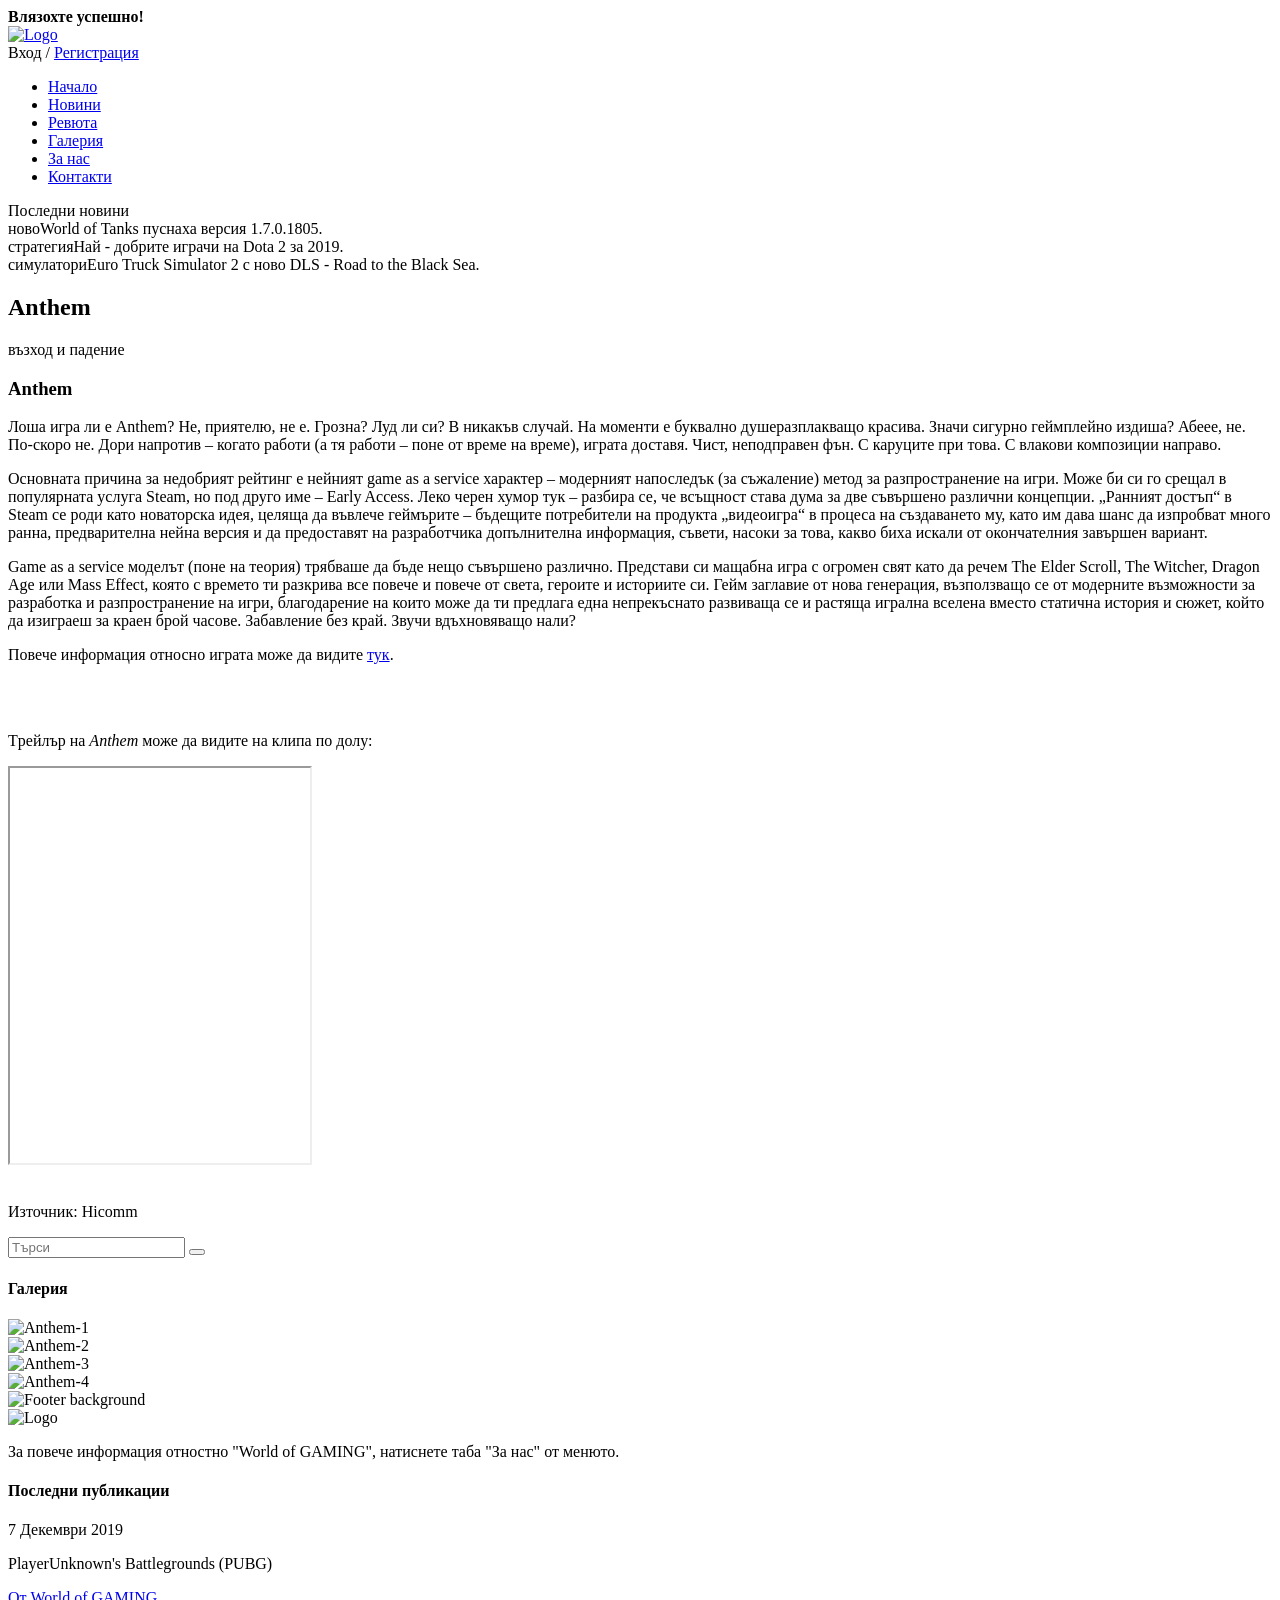
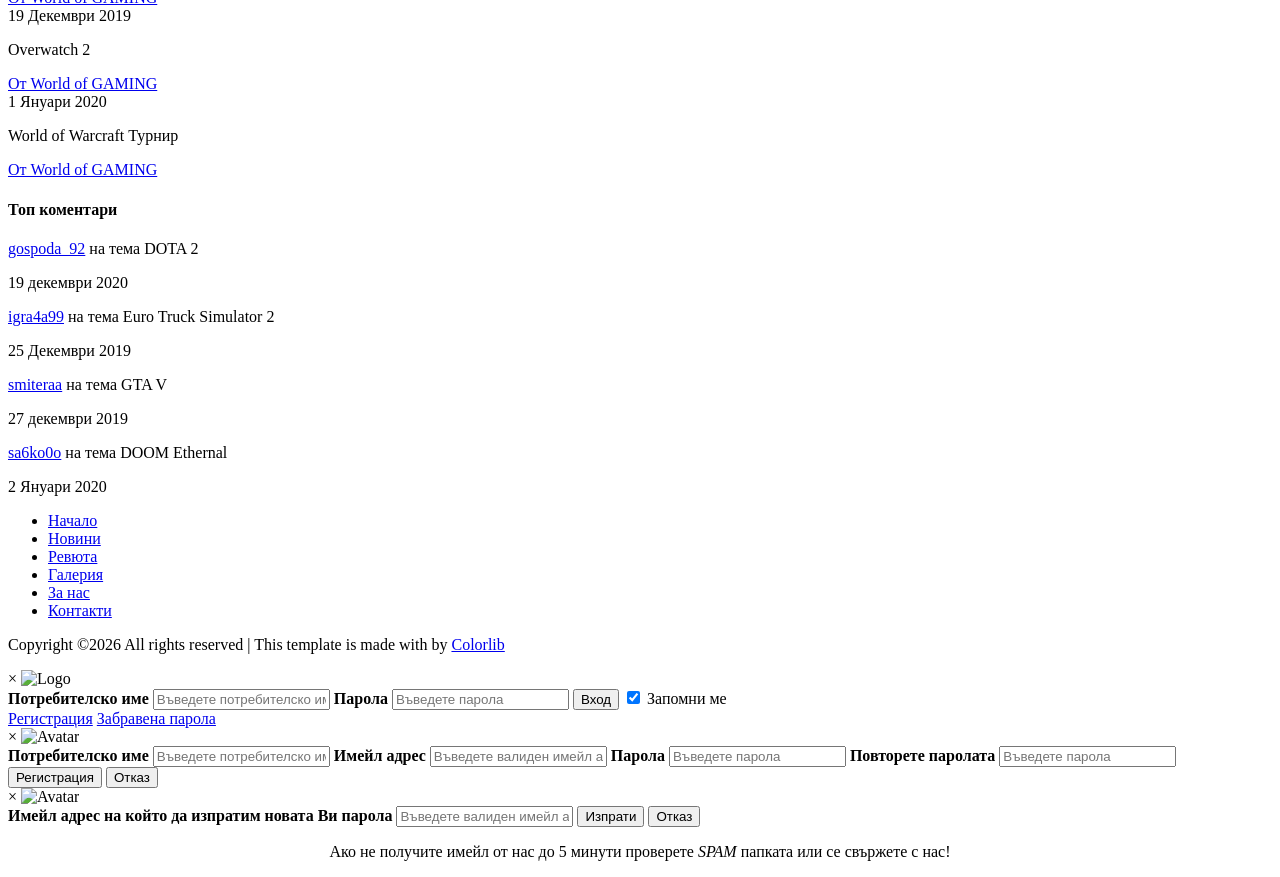
==== anthem.html @ 9395d7d2 "test" ====
<!DOCTYPE html>
<html lang="zxx">
<head>
	<title>Game review - Anthem</title>
	<meta charset="UTF-8">
	<meta name="description" content="World of GAMING">
	<meta name="keywords" content=" game, gaming,World of GAMING, Anthem">
	<meta name="viewport" content="width=device-width, initial-scale=1.0">
	<!-- Favicon -->   
	<link href="img/tab-logo.png" rel="shortcut icon"/>

	<!-- Google Fonts -->
	<link href="https://fonts.googleapis.com/css?family=Roboto:400,400i,500,500i,700,700i" rel="stylesheet">

	<!-- Stylesheets -->
	<link rel="stylesheet" href="css/bootstrap.min.css"/>
	<link rel="stylesheet" href="css/font-awesome.min.css"/>
	<link rel="stylesheet" href="css/owl.carousel.css"/>
	<link rel="stylesheet" href="css/style.css"/>
	<link rel="stylesheet" href="css/animate.css"/>


	<!--[if lt IE 9]>
	  <script src="https://oss.maxcdn.com/html5shiv/3.7.2/html5shiv.min.js"></script>
	  <script src="https://oss.maxcdn.com/respond/1.4.2/respond.min.js"></script>
	<![endif]-->

</head>
<body>
	<!-- Page Preloder -->
	<div id="preloder">
		<div class="loader"></div>
	</div>

                 <!-- particles.js container -->
<div id="particles-js">
    
    <div class="container">
    <div class="alert alert-success" role="alert">
  <strong>Влязохте успешно!</strong>
  
</div>
    </div>
    
<!-- Header section -->
	<header class="header-section">
		<div class="container">
			<!-- logo -->
			<a class="site-logo" href="index.html">
				<img src="img/logo1.png" alt="Logo">
			</a>
			<div class="user-panel" onclick="showLogin()" style="width:auto;">Вход</a>  /  <a href="#">Регистрация</a>
			</div>
			<!-- responsive -->
			<div class="nav-switch">
				<i class="fa fa-bars"></i>
			</div>
			<!-- site menu -->
			<nav class="main-menu">
				<ul>
					<li><a href="index.html">Начало</a></li>
					<li><a href="news.html">Новини</a></li>
					<li><a href="review.html">Ревюта</a></li>
					<li><a href="categories.html">Галерия</a></li>
					<li><a href="community.html">За нас</a></li>
					<li><a href="contact.html">Контакти</a></li>
				</ul>
			</nav>
		</div>
	</header>
	<!-- Header section end -->


	<!-- Latest news section -->
	<div class="latest-news-section">
		<div class="ln-title">Последни новини</div>
		<div class="news-ticker">
			<div class="news-ticker-contant">
				<div class="nt-item"><span class="new">ново</span>World of Tanks пуснаха версия 1.7.0.1805. </div>
				<div class="nt-item"><span class="strategy">стратегия</span>Най - добрите играчи на Dota 2 за 2019. </div>
				<div class="nt-item"><span class="racing">симулатори</span>Euro Truck Simulator 2 с ново DLS - Road to the Black Sea. </div>
			</div>
		</div>
	</div>
	<!-- Latest news section end -->


	<!-- Page info section -->
	<section class="page-info-section set-bg" data-setbg="img/review/51.jpg">
		<div class="pi-content">
			<div class="container">
				<div class="row">
					<div class="col-xl-5 col-lg-6 text-white">
						<h2>Anthem</h2>
						<p>възход и падение</p>
					</div>
				</div>
			</div>
		</div>
	</section>
	<!-- Page info section -->


	<!-- Page section -->
	<section class="page-section single-blog-page spad">
		<div class="container">
			<div class="row">
				<div class="col-lg-8">
					<div class="blog-thumb set-bg" data-setbg="img/review/52.jpg">
					</div>
					<div class="blog-content">
						<h3>Anthem</h3>
						<p>Лоша игра ли е Anthem? Не, приятелю, не е. Грозна? Луд ли си? В никакъв случай. На моменти е буквално душеразплакващо красива. Значи сигурно геймплейно издиша? Абеее, не. По-скоро не. Дори напротив – когато работи (а тя работи – поне от време на време), играта доставя. Чист, неподправен фън. С каруците при това. С влакови композиции направо.</p>
						<p>Основната причина за недобрият рейтинг е нейният game as a service характер – модерният напоследък (за съжаление) метод за разпространение на игри. Може би си го срещал в популярната услуга Steam, но под друго име – Early Access. Леко черен хумор тук – разбира се, че всъщност става дума за две съвършено различни концепции. „Ранният достъп“ в Steam се роди като новаторска идея, целяща да въвлече геймърите – бъдещите потребители на продукта „видеоигра“ в процеса на създаването му, като им дава шанс да изпробват много ранна, предварителна нейна версия и да предоставят на разработчика допълнителна информация, съвети, насоки за това, какво биха искали от окончателния завършен вариант.</p> 
                        <p>Game as a service моделът (поне на теория) трябваше да бъде нещо съвършено различно. Представи си мащабна игра с огромен свят като да речем The Elder Scroll, The Witcher, Dragon Age или Mass Effect, която с времето ти разкрива все повече и повече от света, героите и историите си. Гейм заглавие от нова генерация, възползващо се от модерните възможности за разработка и разпространение на игри, благодарение на които може да ти предлага една непрекъснато развиваща се и растяща игрална вселена вместо статична история и сюжет, който да изиграеш за краен брой часове. Забавление без край. Звучи вдъхновяващо нали?</p>

						<p>Повече информация относно играта може да видите  <a href="https://www.ea.com/games/anthem">тук</a>.</p>
						<br><br>
						<p>Tрейлър на <i>Anthem</i> може да видите на клипа по долу:</p>
					</div>

                    <div class="comment-form-warp">
						<iframe id="gameplay" height="395" src="https://www.youtube.com/embed/ZFwylDNpgFc">
                        </iframe>
					</div>
					<br>
					<div class="blog-content">
						<p>Източник: Hicomm</p>
					</div>

				</div>
				<!-- sidebar -->
				<div class="col-lg-4 col-md-7 sidebar pt-5 pt-lg-0">
					<!-- widget -->
					<div class="widget-item">
						<form class="search-widget">
							<input type="text" placeholder="Търси">
							<button><i class="fa fa-search"></i></button>
						</form>
					</div>
					<!-- widget -->
					<div class="widget-item">
						<h4 class="widget-title">Галерия</h4>
						<div class="latest-blog">
							<div class="lb-item">
								<img src="img/review/47.jpg" alt="Anthem-1">
								</div>
							</div>
                        <div class="latest-blog">
							<div class="lb-item">
								<img src="img/review/48.jpg" alt="Anthem-2">
								</div>
							</div>
                        
							<div class="latest-blog">
							<div class="lb-item">
								<img src="img/review/49.jpg" alt="Anthem-3">
								</div>
							</div>
							
                        <div class="latest-blog">
							<div class="lb-item">
								<img src="img/review/50.jpg" alt="Anthem-4">
							</div>
						</div>
					</div>
				</div>
			</div>
		</div>
	</section>
	<!-- Page section end -->


	<!-- Footer top section -->
<section class="footer-top-section">
		<div class="container">
			<div class="footer-top-bg">
				<img src="img/footer-top-bg.png" alt="Footer background">
			</div>
			<div class="row">
				<div class="col-lg-4">
					<div class="footer-logo text-white">
						<img src="img/logo1.png" alt="Logo">
						<p>За повече информация отностно "World of GAMING", натиснете таба "За нас" от менюто.</p>
					</div>
				</div>
				<div class="col-lg-4 col-md-6">
					<div class="footer-widget mb-5 mb-md-0">
						<h4 class="fw-title">Последни публикации</h4>
						<div class="latest-blog">
							<div class="lb-item">
								<div class="lb-thumb set-bg" data-setbg="img/latest-blog/1.jpg"></div>
								<div class="lb-content">
									<div class="lb-date">7 Декември 2019</div>
									<p>PlayerUnknown's Battlegrounds (PUBG) </p>
									<a href="#" class="lb-author">От World of GAMING</a>
								</div>
							</div>
							<div class="lb-item">
								<div class="lb-thumb set-bg" data-setbg="img/latest-blog/2.jpg"></div>
								<div class="lb-content">
									<div class="lb-date">19 Декември 2019</div>
									<p>Overwatch 2 </p>
									<a href="#" class="lb-author">От World of GAMING</a>
								</div>
							</div>
							<div class="lb-item">
								<div class="lb-thumb set-bg" data-setbg="img/latest-blog/3.jpg"></div>
								<div class="lb-content">
									<div class="lb-date">1 Януари 2020</div>
									<p>World of Warcraft Турнир </p>
									<a href="#" class="lb-author">От World of GAMING</a>
								</div>
							</div>
						</div>
					</div>
				</div>
				<div class="col-lg-4 col-md-6">
					<div class="footer-widget">
						<h4 class="fw-title">Топ коментари</h4>
						<div class="top-comment">
							<div class="tc-item">
								<div class="tc-thumb set-bg" data-setbg="img/authors/1.jpg"></div>
								<div class="tc-content">
									<p><a href="#">gospoda_92</a> <span>на тема</span>  DOTA 2</p>
									<div class="tc-date">19 декември 2020</div>
								</div>
							</div>
							<div class="tc-item">
								<div class="tc-thumb set-bg" data-setbg="img/authors/2.jpg"></div>
								<div class="tc-content">
									<p><a href="#">igra4a99</a> <span>на тема</span>  Euro Truck Simulator 2</p>
									<div class="tc-date">25 Декември 2019</div>
								</div>
							</div>
							<div class="tc-item">
								<div class="tc-thumb set-bg" data-setbg="img/authors/3.jpg"></div>
								<div class="tc-content">
									<p><a href="#">smiteraa</a> <span>на тема</span>  GTA V</p>
									<div class="tc-date">27 декември 2019</div>
								</div>
							</div>
							<div class="tc-item">
								<div class="tc-thumb set-bg" data-setbg="img/authors/4.jpg"></div>
								<div class="tc-content">
									<p><a href="#">sa6ko0o</a> <span>на тема</span>  DOOM Ethernal</p>
									<div class="tc-date">2 Януари 2020</div>
								</div>
							</div>
						</div>
					</div>
				</div>
			</div>
		</div>
	</section>
	<!-- Footer top section end -->
<!-- Footer section -->
	<footer class="footer-section">
		<div class="container">
			<ul class="footer-menu">
				<li><a href="index.html">Начало</a></li>
					<li><a href="news.html">Новини</a></li>
					<li><a href="review.html">Ревюта</a></li>
					<li><a href="categories.html">Галерия</a></li>
					<li><a href="community.html">За нас</a></li>
					<li><a href="contact.html">Контакти</a></li>
			</ul>
			<p class="copyright"><!-- Link back to Colorlib can't be removed. Template is licensed under CC BY 3.0. -->
Copyright &copy;<script>document.write(new Date().getFullYear());</script> All rights reserved | This template is made with <i class="fa fa-heart-o" aria-hidden="true"></i> by <a href="https://colorlib.com" target="_blank">Colorlib</a>
<!-- Link back to Colorlib can't be removed. Template is licensed under CC BY 3.0. -->
</p>
		</div>
	</footer>
	<!-- Footer section end -->

</div>
        <!-- Modal -->
<div id="id01" class="modal">
 	<form class="modal-content animate"  id="login-form" action="javascript:;" onsubmit="showLoginHide()">
    	<div class="imgcontainer">
      		<span onclick="document.getElementById('id01').style.display='none'" class="close1" title="Close">&times;</span>
      		<img src="img/logo1.png" alt="Logo" class="avatar">
    	</div>

    	<div class="container">
      		<label for="uname"><b class="login">Потребителско име</b></label>
      		<input type="text" placeholder="Въведете потребителско име" name="uname" required>
      		<label for="psw"><b class="login">Парола</b></label>
      		<input type="password" placeholder="Въведете парола" name="psw" autocomplete="new-password" required>
      		<button onclick="showAlert()" type="submit" >Вход</button>
      		<label class="login">
        	<input type="checkbox" checked="checked" name="remember"> Запомни ме
      		</label>
    	</div>
    	<div class="container">
      		<span  class="psw login"><a onclick="showReg()" href="#">Регистрация</a></span>
        	<span  class="psw login"><a onclick="pswForget()" href="#">Забравена парола</a></span>
    	</div>
  	</form>
</div>
   
    <div id="regform" class="modal">
<form class="modal-content animate" action="index.html" >
 	<div class="imgcontainer">
      	<span onclick="document.getElementById('regform').style.display='none'" class="close1" title="Close">&times;</span>
      	<img src="img/logo1.png" alt="Avatar" class="avatar">
    </div>
    	<div class="container">
      		<label for="uname"><b class="login">Потребителско име</b></label>
      		<input type="text" placeholder="Въведете потребителско име" name="uname" required>
            <label for="email"><b class="login">Имейл адрес</b></label>
      		<input type="text" placeholder="Въведете валиден имейл адрес" name="email" required>
      		<label for="psw"><b class="login">Парола</b></label>
      		<input type="password" placeholder="Въведете парола" name="psw"  autocomplete="new-password" required>
            <label for="pswr"><b class="login">Повторете паролата</b></label>
      		<input type="password" placeholder="Въведете парола" name="pswr" autocomplete="new-password" required>
      		<button type="submit">Регистрация</button>
            <button onclick="showRegHide()" id="no" type="button" formnovalidate>Отказ</button>
    	</div>
</form>
</div> 
    
        <div id="pswforget" class="modal">
<form class="modal-content animate" action="index.html" >
 	<div class="imgcontainer">
      	<span onclick="document.getElementById('pswforget').style.display='none'" class="close1" title="Close">&times;</span>
      	<img src="img/logo1.png" alt="Avatar" class="avatar">
    </div>
    	<div class="container">
            <label for="email"><b class="login">Имейл адрес на който да изпратим новата Ви парола</b></label>
      		<input type="text" placeholder="Въведете валиден имейл адрес" name="email" required>
      		<button type="submit">Изпрати</button>
            <button onclick="pswForgetHide()" id="no" type="button" formnovalidate>Отказ</button>
            <p style="text-align: center">Ако не получите имейл от нас до 5 минути проверете <i>SPAM</i> папката или се свържете с нас!</p>
    	</div>
</form>
</div>
<script src="js/moda.js"></script>

<!--=========== SnowFlakes =======-->
    
    <!-- scripts -->
<script src="../particles.js"></script>
<script src="js/app.js"></script>

<!-- stats.js -->
<script src="js/lib/stats.js"></script>

    
<!--=========== SnowFlakes =======-->
    
	<!--====== Javascripts & Jquery ======-->
	<script src="js/jquery-3.2.1.min.js"></script>
	<script src="js/bootstrap.min.js"></script>
	<script src="js/owl.carousel.min.js"></script>
	<script src="js/jquery.marquee.min.js"></script>
	<script src="js/main.js"></script>
    </body>
</html>
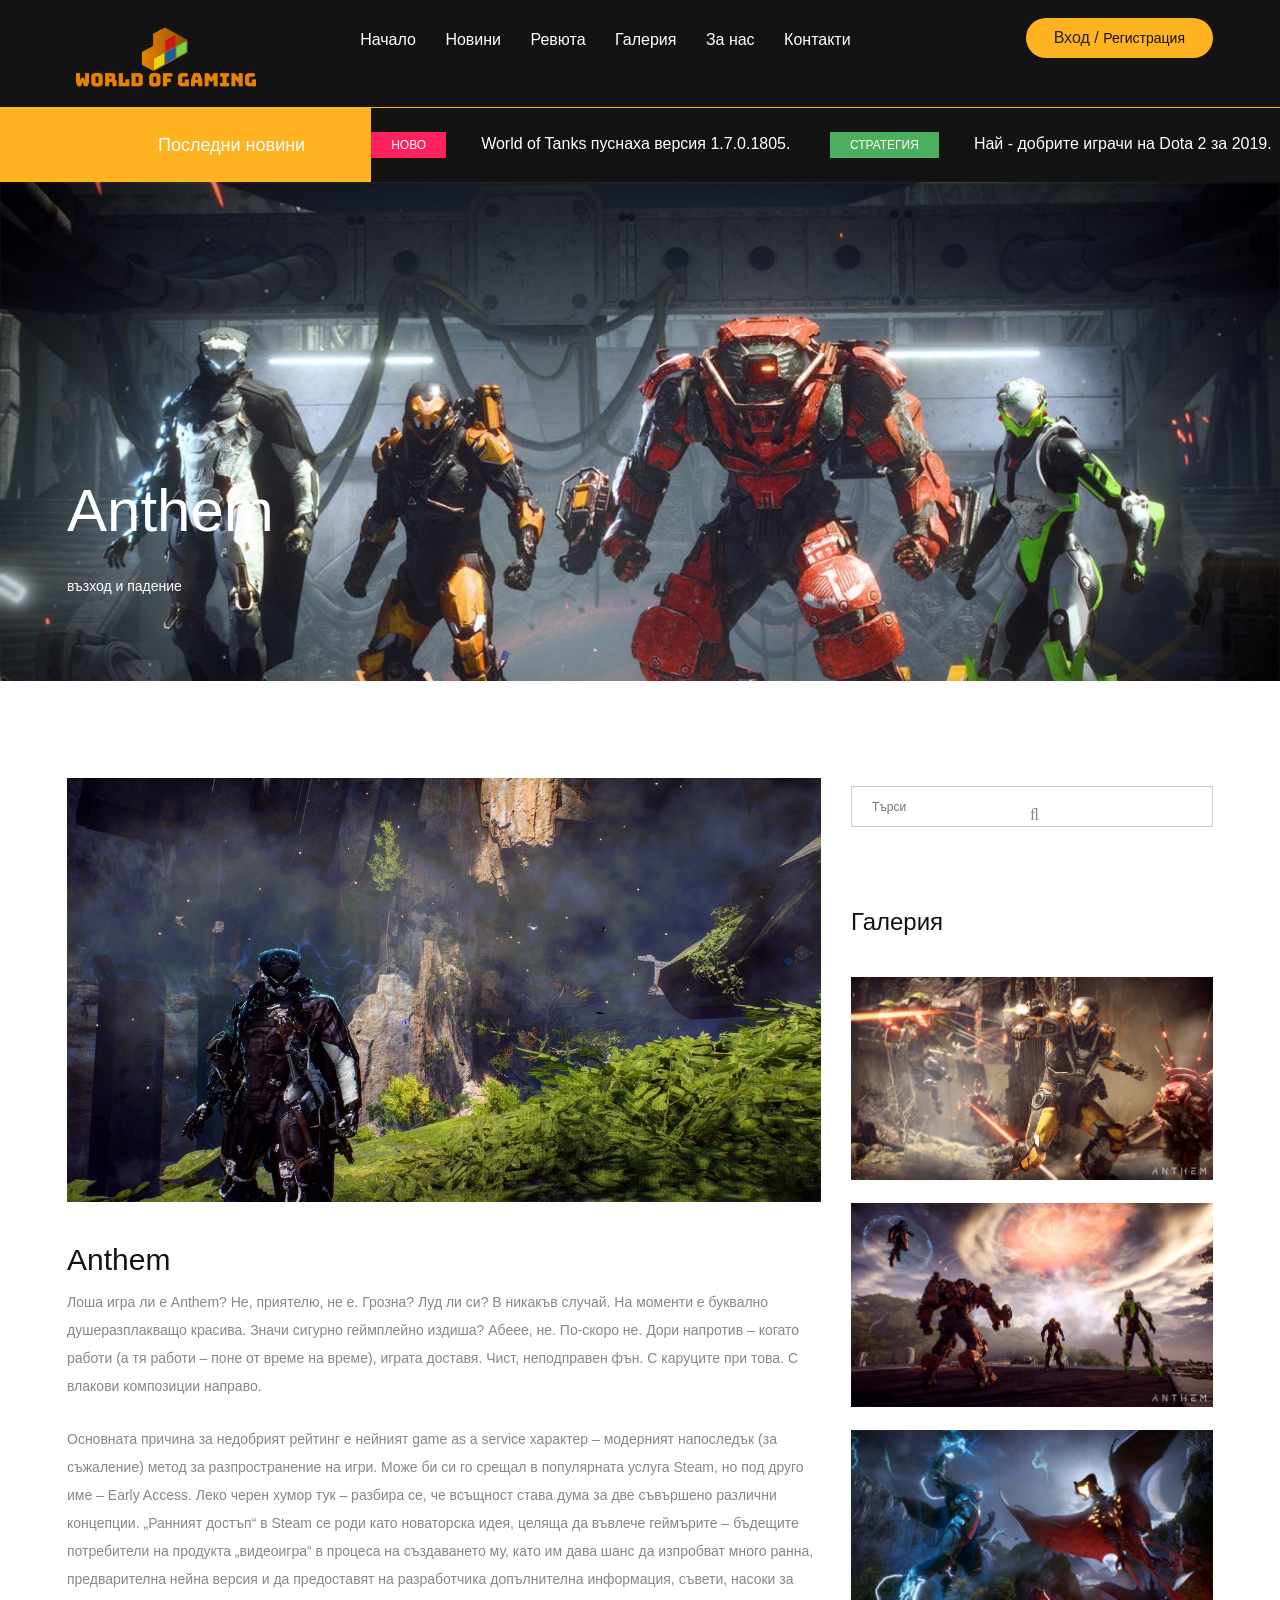
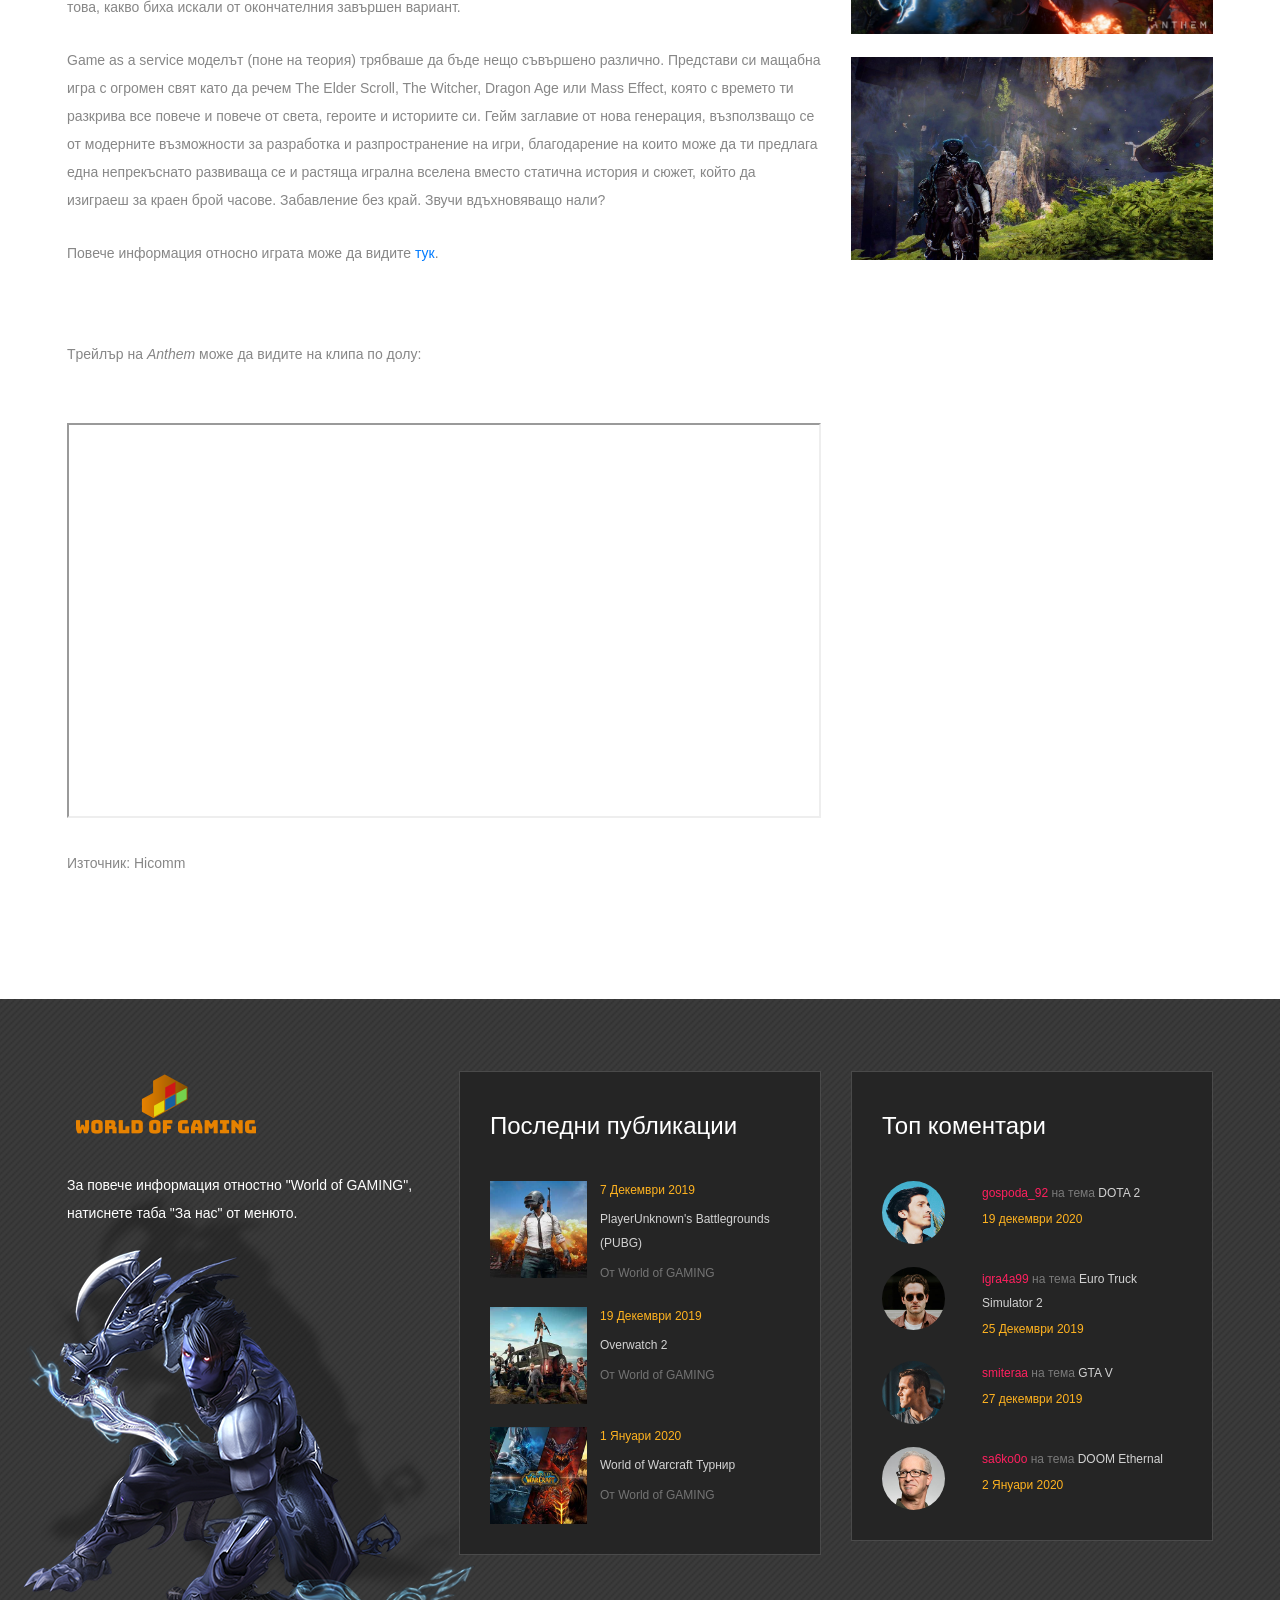
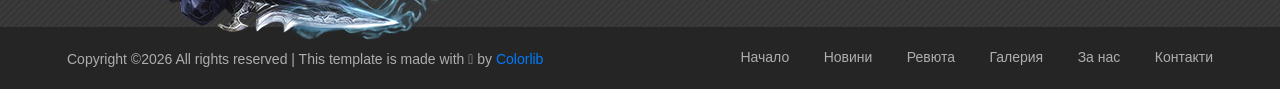
==== commit 47390988: "test" ====
--- a/anthem.html
+++ b/anthem.html
@@ -340,7 +340,7 @@
 <!--=========== SnowFlakes =======-->
     
     <!-- scripts -->
-<script src="../particles.js"></script>
+<script src="js/particles.js"></script>
 <script src="js/app.js"></script>
 
 <!-- stats.js -->
--- a/css/style.css
+++ b/css/style.css
@@ -0,0 +1,1748 @@
+/* =================================
+------------------------------------
+  Game Warrior Template
+  Version: 1.0
+ ------------------------------------ 
+ ====================================*/
+
+/*---------------------------*/
+/* Template default CSS
+/*---------------------------*/
+
+html,
+body {
+	height: 100%;
+	font-family: 'Roboto', sans-serif;
+	-webkit-font-smoothing: antialiased;
+	font-smoothing: antialiased;
+}
+
+h1,
+h2,
+h3,
+h4,
+h5,
+h6 {
+	margin: 0;
+	font-weight: 500;
+	color: #131313;
+}
+
+h1 {
+	font-size: 70px;
+}
+
+h2 {
+	font-size: 36px;
+}
+
+h3 {
+	font-size: 30px;
+}
+
+h4 {
+	font-size: 24px;
+}
+
+h5 {
+	font-size: 20px;
+}
+
+h6 {
+	font-size: 16px;
+}
+
+p {
+	font-size: 14px;
+	color: #878787;
+	line-height: 2;
+}
+
+img {
+	max-width: 100%;
+}
+
+input:focus,
+select:focus,
+button:focus,
+textarea:focus {
+	outline: none;
+}
+
+a:hover,
+a:focus {
+	text-decoration: none;
+	outline: none;
+}
+
+ul,
+ol {
+	padding: 0;
+	margin: 0;
+}
+
+/*---------------------
+  Helper CSS
+-----------------------*/
+
+.section-title {
+	text-align: center;
+	margin-bottom: 75px;
+}
+
+.section-title h2 {
+	padding-top: 10px;
+	font-size: 36px;
+}
+
+.set-bg {
+	background-repeat: no-repeat;
+	background-size: cover;
+	background-position: top center;
+}
+
+.spad {
+	padding-top: 97px;
+	padding-bottom: 97px;
+}
+
+.text-white h1,
+.text-white h2,
+.text-white h3,
+.text-white h4,
+.text-white h5,
+.text-white h6,
+.text-white p,
+.text-white span,
+.text-white li,
+.text-white a {
+	color: #fff;
+}
+
+.rating i {
+	color: #fbb710;
+}
+
+.rating .is-fade {
+	color: #e0e3e4;
+}
+
+/*---------------------
+  Commom elements
+-----------------------*/
+
+/* buttons */
+.site-btn {
+	display: inline-block;
+	text-align: center;
+	font-size: 15px;
+	color: #131313;
+	padding: 16px 30px;
+	min-width: 153px;
+	border-radius: 50px;
+	font-weight: 500;
+	border: none;
+	background: #ffb320;
+	cursor: pointer;
+}
+
+.site-btn.btn-sm {
+	padding: 10px 30px;
+	min-width: 163px;
+}
+
+.site-btn:hover {
+	color: #131313;
+}
+
+.cata {
+	display: inline-block;
+	text-transform: uppercase;
+	font-size: 12px;
+	font-weight: 500;
+	color: #fff;
+	padding: 6px 25px;
+}
+
+.cata.new {
+	background: #ff205f;
+}
+
+.cata.strategy {
+	background: #4eae60;
+}
+
+.cata.racing {
+	background: #694eae;
+}
+
+.cata.adventure {
+	background: #40abf5;
+}
+
+/* Preloder */
+#preloder {
+	position: fixed;
+	width: 100%;
+	height: 100%;
+	top: 0;
+	left: 0;
+	z-index: 999999;
+	background: #fff;
+}
+
+.loader {
+	width: 40px;
+	height: 40px;
+	position: absolute;
+	top: 50%;
+	left: 50%;
+	margin-top: -13px;
+	margin-left: -13px;
+	border-radius: 60px;
+	animation: loader 0.8s linear infinite;
+	-webkit-animation: loader 0.8s linear infinite;
+}
+
+@keyframes loader {
+	0% {
+		-webkit-transform: rotate(0deg);
+		transform: rotate(0deg);
+		border: 4px solid #f44336;
+		border-left-color: transparent;
+	}
+	50% {
+		-webkit-transform: rotate(180deg);
+		transform: rotate(180deg);
+		border: 4px solid #673ab7;
+		border-left-color: transparent;
+	}
+	100% {
+		-webkit-transform: rotate(360deg);
+		transform: rotate(360deg);
+		border: 4px solid #f44336;
+		border-left-color: transparent;
+	}
+}
+
+@-webkit-keyframes loader {
+	0% {
+		-webkit-transform: rotate(0deg);
+		border: 4px solid #f44336;
+		border-left-color: transparent;
+	}
+	50% {
+		-webkit-transform: rotate(180deg);
+		border: 4px solid #673ab7;
+		border-left-color: transparent;
+	}
+	100% {
+		-webkit-transform: rotate(360deg);
+		border: 4px solid #f44336;
+		border-left-color: transparent;
+	}
+}
+
+/*------------------
+  Header section
+---------------------*/
+
+.header-section {
+	background: #131313;
+	clear: both;
+	overflow: hidden;
+	padding: 18px 0;
+	border-bottom: 1px solid #ffb320;
+    z-index: 7;
+}
+
+.site-logo {
+	display: inline-block;
+	float: left;
+	padding-top: 6px;
+}
+
+.user-panel {
+	float: right;
+	font-weight: 500;
+	background: #ffb320;
+	padding: 8px 28px;
+	border-radius: 30px;
+    cursor: pointer;
+}
+
+.user-panel a {
+	font-size: 14px;
+	color: #131313;
+}
+
+.main-menu {
+	float: right;
+	margin-right: 170px;
+}
+
+.main-menu ul {
+	list-style: none;
+}
+
+.main-menu ul li {
+	display: inline;
+}
+
+.main-menu ul li a {
+	display: inline-block;
+	font-size: 16px;
+	color: #fff;
+	margin-left: 15px;
+	font-weight: 500;
+	padding: 10px 5px;
+}
+
+.main-menu ul li a:hover {
+	color: #ffb320;
+}
+
+.header-btn {
+	float: right;
+	margin-right: 0;
+}
+
+.nav-switch {
+	display: none;
+}
+
+/*------------------
+  Hero Section
+---------------------*/
+
+.hero-slider .hs-item {
+	height: 865px;
+	display: table;
+	width: 100%;
+}
+
+.hero-slider .hs-text {
+	display: table-cell;
+	vertical-align: middle;
+}
+
+.hero-slider .hs-text h2 {
+	color: #fff;
+	font-weight: 400;
+	font-size: 60px;
+	margin-bottom: 30px;
+	position: relative;
+	top: -80px;
+	opacity: 0;
+}
+
+.hero-slider .hs-text h2 span {
+	color: #ffb320;
+}
+
+.hero-slider .hs-text p {
+	color: #fff;
+	margin-bottom: 30px;
+	position: relative;
+	position: relative;
+	top: -90px;
+	opacity: 0;
+}
+
+.hero-slider .hs-text .site-btn {
+	position: relative;
+	top: -100px;
+	opacity: 0;
+}
+
+.hero-slider .owl-item.active .hs-item h2,
+.hero-slider .owl-item.active .hs-item p,
+.hero-slider .owl-item.active .hs-item .site-btn {
+	top: 0;
+	opacity: 1;
+}
+
+.hero-slider .owl-item.active .hs-item h2 {
+	-webkit-transition: all 0.5s ease 1s;
+	-o-transition: all 0.5s ease 1s;
+	transition: all 0.5s ease 1s;
+    
+}
+
+.hero-slider .owl-item.active .hs-item p {
+	-webkit-transition: all 0.5s ease 0.8s;
+	-o-transition: all 0.5s ease 0.8s;
+	transition: all 0.5s ease 0.8s;
+}
+
+.hero-slider .owl-item.active .hs-item .site-btn {
+	-webkit-transition: all 0.5s ease 0.6s;
+	-o-transition: all 0.5s ease 0.6s;
+	transition: all 0.5s ease 0.6s;
+}
+
+.hero-slider .owl-dots {
+	position: relative;
+	max-width: 1146px;
+	margin: -33px auto 0;
+	top: -67px;
+	z-index: 5;
+}
+
+.hero-slider .owl-dots .owl-dot {
+	display: inline-block;
+	margin-right: 13px;
+	width: 33px;
+	height: 33px;
+	font-size: 14px;
+	font-weight: 500;
+	text-align: center;
+	padding-top: 7px;
+	border-radius: 40px;
+	background: #dbe2ec;
+}
+
+.hero-slider .owl-dots .owl-dot.active {
+	background: #ffb320;
+}
+
+/*---------------------
+  Latest News section
+-----------------------*/
+
+.latest-news-section {
+	overflow: hidden;
+	display: block;
+	clear: both;
+	background: #131313;
+	padding: 24px 0;
+	position: relative;
+    z-index: -1;
+}
+
+.ln-title {
+	position: absolute;
+	height: 100%;
+	width: 29%;
+	left: 0;
+	top: 0;
+	text-align: right;
+	padding-top: 24px;
+	padding-right: 66px;
+	font-size: 18px;
+	font-weight: 500;
+	color: #fff;
+	background: #ffb320;
+	z-index: 1;
+}
+
+.news-ticker {
+	width: 71%;
+	float: right;
+	overflow: hidden;
+	display: inline-block;
+}
+
+.news-ticker-contant .nt-item {
+	margin-right: 35px;
+	color: #fff;
+	display: inline-block;
+}
+
+.news-ticker-contant .nt-item span {
+	margin-right: 35px;
+	display: inline-block;
+	text-transform: uppercase;
+	font-size: 12px;
+	font-weight: 500;
+	color: #fff;
+	padding: 4px 20px;
+}
+
+.news-ticker-contant .nt-item span.new {
+	background: #ff205f;
+}
+
+.news-ticker-contant .nt-item span.strategy {
+	background: #4eae60;
+}
+
+.news-ticker-contant .nt-item span.racing {
+	background: #694eae;
+}
+
+/*------------------
+  Feature Section
+---------------------*/
+
+.feature-item {
+	height: 415px;
+	position: relative;
+}
+
+.feature-item:after {
+	position: absolute;
+	content: "";
+	width: 100%;
+	height: 100%;
+	left: 0;
+	top: 0;
+	background: #000;
+	opacity: .65;
+}
+
+.feature-item .cata {
+	position: relative;
+	margin-top: 28px;
+	margin-left: 29px;
+	z-index: 3;
+}
+
+.feature-item .fi-content {
+	position: absolute;
+	width: 100%;
+	left: 0;
+	bottom: 0;
+	padding: 0 26px 24px;
+	z-index: 2;
+}
+
+.feature-item .fi-content h5 {
+	margin-bottom: 18px;
+}
+
+.feature-item .fi-content .fi-comment {
+	font-size: 12px;
+	opacity: .54;
+}
+
+/*----------------------
+  Recent Game Section
+------------------------*/
+
+.recent-game-section {
+	background-color: #eef2f6;
+	border-top: 1px solid #d6dee7;
+	border-bottom: 1px solid #d6dee7;
+}
+
+.recent-game-item .rgi-thumb {
+	height: 204px;
+	padding: 25px 28px;
+}
+
+.recent-game-item .rgi-content {
+	padding: 34px 22px 20px;
+	background: #fff;
+	border: 1px solid #d6dee7;
+	border-top: none;
+	position: relative;
+}
+
+.recent-game-item .rgi-content h5 {
+	margin-bottom: 20px;
+	line-height: 1.5;
+}
+
+.recent-game-item .rgi-content .comment {
+	font-size: 12px;
+	color: #737373;
+}
+
+.recent-game-item .rgi-extra {
+	position: absolute;
+	right: 0;
+	bottom: 0;
+	width: 70px;
+}
+
+.recent-game-item .rgi-extra .rgi-star,
+.recent-game-item .rgi-extra .rgi-heart {
+	height: 35px;
+	width: 35px;
+	float: left;
+	display: block;
+	padding: 6px 8px 0;
+}
+
+.recent-game-item .rgi-extra .rgi-star {
+	background: #ffb320;
+}
+
+.recent-game-item .rgi-extra .rgi-heart {
+	background: #ff205f;
+}
+
+/*----------------------
+  Tournaments Section
+------------------------*/
+
+.tournaments-section {
+	background-image: url("../img/pattern.png");
+	background-repeat: repeat;
+}
+
+.tournament-title {
+	display: inline-block;
+	padding: 7px 25px;
+	font-size: 12px;
+	font-weight: 500;
+	color: #fff;
+	text-transform: uppercase;
+	background: #fb6e10;
+}
+
+.tournament-item {
+	background: #252525;
+}
+
+.tournament-item .ti-notic {
+	display: inline-block;
+	padding: 8px 21px;
+	font-size: 12px;
+	font-weight: 700;
+	color: #131313;
+	text-transform: uppercase;
+	background: #ffb320;
+}
+
+.tournament-item .ti-content {
+	padding: 38px 24px;
+	overflow: hidden;
+}
+
+.tournament-item .ti-thumb {
+	width: 168px;
+	height: 178px;
+	float: left;
+}
+
+.tournament-item .ti-text {
+	padding-left: 195px;
+}
+
+.tournament-item .ti-text h4 {
+	color: #ffb320;
+	margin-bottom: 20px;
+}
+
+.tournament-item .ti-text ul {
+	list-style: none;
+	margin-bottom: 20px;
+}
+
+.tournament-item .ti-text ul li {
+	color: #fff;
+	font-size: 12px;
+	margin-bottom: 6px;
+}
+
+.tournament-item .ti-text ul li span {
+	color: #9a9a9a;
+}
+
+.tournament-item .ti-text p {
+	font-size: 12px;
+	margin-bottom: 0;
+}
+
+.tournament-item .ti-text p span {
+	font-weight: 500;
+	color: #ffb320;
+}
+
+/*----------------------
+  Review Section
+------------------------*/
+
+.review-section {
+	background-position: right top;
+    
+}
+
+.review-item .review-cover {
+	position: relative;
+	margin-bottom: 30px;
+	height: 345px;
+}
+
+.review-item .review-cover .score {
+	position: absolute;
+	width: 54px;
+	height: 54px;
+	top: -27px;
+	left: 26px;
+	padding-top: 15px;
+	font-size: 18px;
+	font-weight: 500;
+	color: #fff;
+	text-align: center;
+	border-radius: 50%;
+	z-index: 1;
+}
+
+.review-item .review-cover .score.yellow {
+	background: #ffb320;
+}
+
+.review-item .review-cover .score.purple {
+	background: #694eae;
+}
+
+.review-item .review-cover .score.pink {
+	background: #ff20ae;
+}
+
+.review-item .review-cover .score.green {
+	background: #4eae60;
+}
+
+.review-item .review-text {
+	text-align: center;
+}
+
+.review-item .review-text h5 {
+	margin-bottom: 20px;
+}
+
+.review-item .review-text p {
+	margin-bottom: 0;
+}
+
+.review-item .rating {
+	margin-bottom: 20px;
+}
+
+.review-item .rating i {
+	font-size: 12px;
+}
+
+/*----------------------
+  Footer top Section
+------------------------*/
+
+.footer-top-section {
+	background-image: url("../img/pattern.png");
+	background-repeat: repeat;
+	padding: 72px 0;
+    z-index: -1;
+}
+
+.footer-top-section .container {
+	position: relative;
+    z-index: 7;
+}
+
+.footer-section .container {
+	position: relative;
+    z-index: 1;
+}
+
+.footer-top-bg {
+	position: absolute;
+	left: -30px;
+	bottom: -85px;
+	z-index: -1;
+}
+
+.footer-logo img {
+	margin-bottom: 35px;
+}
+
+.footer-widget {
+	padding: 40px 30px 7px;
+	background: #252525;
+	border: 1px solid #4a4a4a;
+}
+
+.footer-widget .fw-title {
+	color: #fff;
+	margin-bottom: 40px;
+}
+
+.latest-blog .lb-item {
+	margin-bottom: 23px;
+	overflow: hidden;
+}
+
+.latest-blog .lb-item .lb-thumb {
+	width: 97px;
+	height: 97px;
+	float: left;
+}
+
+.latest-blog .lb-item .lb-content {
+	padding-left: 110px;
+}
+
+.latest-blog .lb-item .lb-content .lb-date {
+	font-size: 12px;
+	color: #ffb320;
+	margin-bottom: 8px;
+}
+
+.latest-blog .lb-item .lb-content p {
+	font-size: 12px;
+	margin-bottom: 5px;
+	color: #d3d3d3;
+}
+
+.latest-blog .lb-item .lb-content .lb-author {
+	font-size: 12px;
+	color: #d3d3d3;
+	opacity: 0.45;
+}
+
+.top-comment {
+	overflow: hidden;
+}
+
+.top-comment .tc-item {
+	margin-bottom: 23px;
+	overflow: hidden;
+}
+
+.top-comment .tc-item .tc-thumb {
+	width: 63px;
+	height: 63px;
+	border-radius: 50%;
+	float: left;
+}
+
+.top-comment .tc-item .tc-content {
+	padding-left: 100px;
+}
+
+.top-comment .tc-item .tc-content p {
+	font-size: 12px;
+	color: #d3d3d3;
+	margin-bottom: 5px;
+}
+
+.top-comment .tc-item .tc-content p a {
+	color: #ff205f;
+}
+
+.top-comment .tc-item .tc-content p span {
+	color: #7a7a7a;
+}
+
+.top-comment .tc-item .tc-content .tc-date {
+	font-size: 12px;
+	color: #ffb320;
+}
+
+/*----------------------
+  Footer Section
+------------------------*/
+
+.footer-section {
+	padding: 18px 0 16px;
+	overflow: hidden;
+	background: #252525;
+    z-index: -1;
+    
+    
+}
+
+.footer-menu {
+	list-style: none;
+	float: right;
+    z-index: 100;
+    z-index: 7;
+}
+
+.footer-menu li {
+	display: inline;
+    z-index: 7;
+}
+
+.footer-menu li a {
+	display: inline-block;
+	font-size: 14px;
+	font-weight: 500;
+	color: #aeaeae;
+	margin-left: 30px;
+    z-index: 7;
+}
+
+.copyright {
+	float: left;
+	margin-bottom: 0;
+	font-weight: 500;
+	color: #aeaeae;
+}
+
+/*------------------
+  Other Pages
+--------------------
+====================*/
+
+.page-info-section {
+	height: 499px;
+	position: relative;
+}
+
+.page-info-section .pi-content {
+	position: absolute;
+	width: 100%;
+	bottom: 65px;
+	left: 0;
+	z-index: 2;
+}
+
+.page-info-section .pi-content h2 {
+	font-size: 60px;
+	margin-bottom: 25px;
+	font-weight: 400;
+}
+
+.site-pagination {
+	padding-top: 50px;
+}
+
+.site-pagination a,
+.site-pagination span {
+	width: 33px;
+	height: 33px;
+	font-size: 14px;
+	font-weight: 500;
+	padding-top: 7px;
+	text-align: center;
+	display: inline-block;
+	border-radius: 50%;
+	color: #131313;
+	margin-right: 10px;
+}
+
+.site-pagination .active {
+	background: #ffb320;
+}
+
+.site-pagination.sp-style-2 a,
+.site-pagination.sp-style-2 span {
+	background: #e5e5e5;
+}
+
+.site-pagination.sp-style-2 .active {
+	background: #ffb320;
+}
+
+.widget-item {
+	margin-bottom: 73px;
+}
+
+.widget-item:last-child {
+	margin-bottom: 0;
+}
+
+.widget-item .widget-title {
+	margin-bottom: 40px;
+}
+
+.widget-item .latest-blog .lb-item .lb-content p,
+.widget-item .top-comment .tc-item .tc-content p {
+	color: #131313;
+}
+
+.widget-item .latest-blog .lb-item .lb-content .lb-author {
+	color: #737373;
+}
+
+.widget-item .top-comment .tc-item .tc-content {
+	padding-right: 20px;
+}
+
+.widget-item .review-item {
+	background: #eff2f5;
+}
+
+.widget-item .review-item .review-text {
+	padding: 0 35px 20px;
+}
+
+.search-widget {
+	position: relative;
+}
+
+.search-widget input {
+	width: 100%;
+	height: 41px;
+	border: 1px solid #d6dee7;
+	padding-left: 22px;
+	padding-right: 45px;
+	font-size: 12px;
+}
+
+.search-widget button {
+	position: absolute;
+	right: 0;
+	top: 0;
+	height: 100%;
+	background: none;
+	border: none;
+	padding-right: 15px;
+	color: #878787;
+	cursor: pointer;
+}
+
+/*-----------------
+  Categories page
+--------------------*/
+
+.recent-game-page .recent-game-item {
+	margin-bottom: 42px;
+}
+
+/*-----------------
+  Single blog page
+--------------------*/
+
+.single-blog-page .blog-thumb {
+	height: 424px;
+	padding-top: 24px;
+	padding-left: 29px;
+	margin-bottom: 40px;
+	position: relative;
+}
+
+.single-blog-page .blog-thumb .rgi-extra {
+	position: absolute;
+	right: 0;
+	bottom: 0;
+	width: 70px;
+}
+
+.single-blog-page .blog-thumb .rgi-extra .rgi-star,
+.single-blog-page .blog-thumb .rgi-extra .rgi-heart {
+	height: 35px;
+	width: 35px;
+	float: left;
+	display: block;
+	padding: 6px 8px 0;
+}
+
+.single-blog-page .blog-thumb .rgi-extra .rgi-star {
+	background: #ffb320;
+}
+
+.single-blog-page .blog-thumb .rgi-extra .rgi-heart {
+	background: #ff205f;
+}
+
+.single-blog-page .blog-content h3 {
+	margin-bottom: 10px;
+}
+
+.single-blog-page .blog-content .meta-comment {
+	display: block;
+	font-size: 12px;
+	color: #737373;
+	margin-bottom: 25px;
+}
+
+.single-blog-page .blog-content p {
+	margin-bottom: 25px;
+}
+
+.comment-warp {
+	padding-top: 50px;
+}
+
+.comment-title {
+	margin-bottom: 45px;
+}
+
+.comment-list {
+	list-style: none;
+}
+
+.comment-list li {
+	margin-bottom: 40px;
+	overflow: hidden;
+}
+
+.comment-list .comment .comment-avator {
+	width: 63px;
+	height: 63px;
+	border-radius: 50%;
+	float: left;
+}
+
+.comment-list .comment .comment-content {
+	padding-left: 100px;
+}
+
+.comment-list .comment .comment-content h5 {
+	font-size: 12px;
+	color: #131313;
+	font-weight: 400;
+	margin-bottom: 10px;
+}
+
+.comment-list .comment .comment-content h5 span {
+	color: #ffb320;
+	padding-left: 18px;
+}
+
+.comment-list .comment .comment-content p {
+	font-size: 12px;
+	margin-bottom: 5px;
+}
+
+.comment-list .comment .comment-content .reply {
+	font-size: 12px;
+	color: #ff1d55;
+}
+
+.comment-form-warp {
+	padding-top: 30px;
+}
+
+.comment-form input[type=text],
+.comment-form input[type=email],
+.comment-form textarea {
+	width: 100%;
+	height: 41px;
+	border: 1px solid #d6dee7;
+	padding-left: 22px;
+	padding-right: 45px;
+	font-size: 12px;
+	margin-bottom: 24px;
+}
+
+.comment-form textarea {
+	height: 243px;
+	padding-top: 15px;
+	padding-bottom: 15px;
+	margin-bottom: 38px;
+}
+
+/*-----------------
+  Review page
+--------------------*/
+
+.review-page .review-item {
+	margin-bottom: 63px;
+}
+
+.review-page .review-item .review-text h4 {
+	margin-bottom: 10px;
+}
+
+.review-dark .review-item .review-text p {
+	color: #b5b5b5;
+}
+
+.review-section.review-dark {
+	background-position: center top;
+}
+
+/*-----------------
+  Community page
+--------------------*/
+
+.community-page .site-pagination {
+	padding-top: 62px;
+}
+
+.community-warp {
+	max-width: 1367px;
+	margin: 0 auto;
+	background: rgba(0, 0, 0, 0.28);
+}
+
+.community-post-list {
+	list-style: none;
+}
+
+.community-post-list li {
+	padding: 33px 55px;
+	margin-bottom: 21px;
+	overflow: hidden;
+	border: 1px solid #878787;
+	background: #1f2225;
+}
+
+.community-post-list .community-post .author-avator {
+	width: 63px;
+	height: 63px;
+	border-radius: 50%;
+	float: left;
+}
+
+.community-post-list .community-post .post-content {
+}
+
+.community-post-list .community-post .post-content h5 {
+	font-size: 16px;
+	color: #ff205f;
+	font-weight: 400;
+	margin-bottom: 10px;
+}
+
+.community-post-list .community-post .post-content h5 span {
+	color: #7a7a7a;
+	padding-left: 18px;
+}
+
+.community-post-list .community-post .post-content p {
+	color: #fff;
+	margin-bottom: 5px;
+}
+
+.community-post-list .community-post .post-content .post-date {
+	font-size: 12px;
+	color: #ffb320;
+	margin-bottom: 18px;
+}
+
+.community-post-list .attachment-file {
+	padding-top: 60px;
+	max-width: 435px;
+}
+
+.community-top-title {
+	margin-bottom: 50px;
+}
+
+.community-filter {
+	margin-bottom: 80px;
+}
+
+.community-filter label {
+	font-size: 18px;
+	color: #1f2225;
+	font-weight: 500;
+	padding-right: 10px;
+}
+
+.community-filter select {
+	width: 201px;
+	height: 42px;
+	font-size: 14px;
+	padding: 0 18px;
+	color: #1f2225;
+	font-weight: 500;
+}
+
+/*-----------------
+  Contact page
+--------------------*/
+
+.map {
+	height: 515px;
+	background: #ddd;
+	margin-bottom: 90px;
+}
+
+.contact-info-list {
+	padding-top: 55px;
+	padding-bottom: 20px;
+	list-style: none;
+}
+
+.contact-info-list li {
+	margin-bottom: 30px;
+}
+
+.contact-info-list .cf-left {
+	width: 95px;
+	float: left;
+	font-size: 16px;
+	font-weight: 700;
+	color: #ffb320;
+}
+
+.contact-info-list .cf-right {
+	color: #878787;
+	font-size: 15px;
+	padding-left: 100px;
+}
+
+.social-links a {
+	color: #474747;
+	font-size: 16px;
+	margin-left: 10px;
+	margin-right: 20px;
+}
+
+/*------------------
+  Responsive
+---------------------*/
+
+@media (min-width: 1200px) {
+	.container {
+		max-width: 1176px;
+	}
+}
+
+/* Medium screen : 992px. */
+
+@media only screen and (min-width: 992px) and (max-width: 1199px) {
+	.main-menu {
+		margin-right: 90px;
+	}
+	.hero-slider .owl-dots {
+		max-width: 930px;
+	}
+	.review-section {
+		background-position: right 10% top;
+	}
+	.review-item .review-cover {
+		height: 280px;
+	}
+	.latest-blog .lb-item .lb-thumb {
+		width: 55px;
+		height: 55px;
+	}
+	.latest-blog .lb-item .lb-content {
+		padding-left: 67px;
+	}
+	.top-comment .tc-item .tc-content {
+		padding-left: 95px;
+	}
+	.footer-top-bg {
+		max-width: 370px;
+	}
+	.page-info-section .pi-content h2 {
+		font-size: 50px;
+	}
+}
+
+/* Tablet :768px. */
+
+@media only screen and (min-width: 768px) and (max-width: 991px) {
+	.site-logo {
+		max-width: 130px;
+	}
+	.main-menu {
+		margin-right: 25px;
+	}
+	.main-menu ul li a {
+		margin-left: 15px;
+	}
+	.user-panel {
+		padding: 8px 15px;
+	}
+	.hero-slider .hs-text h2 {
+		font-size: 50px;
+	}
+	.hero-slider .owl-dots {
+		max-width: 690px;
+	}
+	.recent-game-item {
+		margin-bottom: 42px;
+	}
+	.tournament-item .ti-thumb {
+		width: 100%;
+		height: 230px;
+		float: none;
+	}
+	.tournament-item .ti-text {
+		padding-left: 0;
+		padding-top: 20px;
+	}
+	.review-section {
+		background-position: left top;
+	}
+	.review-item {
+		margin-bottom: 63px;
+	}
+	.footer-logo {
+		margin-bottom: 50px;
+	}
+	.latest-blog .lb-item .lb-thumb {
+		width: 80px;
+		height: 80px;
+	}
+	.latest-blog .lb-item .lb-content {
+		padding-left: 95px;
+	}
+	.footer-top-bg {
+		display: none;
+	}
+}
+
+/* Large Mobile :480px. */
+
+@media only screen and (max-width: 767px) {
+	.header-section {
+		overflow: visible;
+		padding: 23px 0;
+	}
+	.header-section .container {
+		position: relative;
+        z-index: 1;
+	}
+	.site-logo {
+		float: none;
+		padding-top: 0;
+	}
+	.main-menu {
+		display: none;
+		position: absolute;
+		top: calc(100% + 24px);
+		left: 0;
+		width: 100%;
+		background: #ffffff;
+		z-index: 999;
+	}
+	.main-menu ul li {
+		display: block;
+		border-bottom: 1px solid #ececec;
+	}
+	.main-menu ul li a {
+		margin-left: 0;
+		color: #131313;
+		padding: 13px 26px;
+	}
+	.nav-switch {
+		color: #fff;
+		display: block;
+		float: right;
+		cursor: pointer;
+		font-size: 25px;
+	}
+	.user-panel {
+		display: none;
+	}
+	.hero-slider .hs-item {
+		height: 700px;
+	}
+	.hero-slider .hs-text h2 {
+		font-size: 36px;
+	}
+	.hero-slider .owl-dots {
+		max-width: 510px;
+	}
+	.ln-title {
+		padding-right: 30px;
+	}
+	.feature-item {
+		margin-bottom: 30px;
+	}
+	.recent-game-item {
+		margin-bottom: 42px;
+	}
+	.review-section {
+		background-position: left top;
+	}
+	.review-item {
+		margin-bottom: 63px;
+	}
+	.footer-logo {
+		margin-bottom: 50px;
+	}
+	.footer-top-bg {
+		display: none;
+	}
+	.footer-section {
+		padding: 30px 0 20px;
+		text-align: center;
+	}
+	.footer-menu li:first-child a {
+		margin-left: 0;
+	}
+	.footer-menu,
+	.copyright {
+		float: none;
+	}
+	.copyright {
+		padding-top: 15px;
+	}
+	.community-post-list li {
+		padding: 30px 25px 30px;
+	}
+	.page-info-section .pi-content h2 {
+		font-size: 50px;
+	}
+}
+
+/* Medium Mobile :480px. */
+
+@media only screen and (max-width: 576px) {
+	.hero-slider .owl-dots {
+		padding: 0 15px;
+	}
+	.feature-section {
+		padding-left: 15px;
+		padding-right: 15px;
+	}
+	.community-post-list .community-post .author-avator {
+		float: none;
+	}
+	.community-post-list .community-post .post-content {
+		padding-left: 0;
+		padding-top: 30px;
+	}
+}
+
+/* Small Mobile :320px. */
+
+@media only screen and (max-width: 479px) {
+	.hero-slider .hs-item {
+		height: auto;
+		padding: 150px 0;
+	}
+	.ln-title {
+		display: none;
+	}
+	.news-ticker {
+		width: 100%;
+	}
+	.tournament-item .ti-thumb {
+		width: 100%;
+		height: 230px;
+		float: none;
+	}
+	.tournament-item .ti-text {
+		padding-left: 0;
+		padding-top: 20px;
+	}
+	.latest-blog .lb-item .lb-thumb {
+		width: 55px;
+		height: 55px;
+	}
+	.latest-blog .lb-item .lb-content {
+		padding-left: 67px;
+	}
+	.top-comment .tc-item .tc-content {
+		padding-left: 85px;
+	}
+	.site-btn {
+		padding: 11px 30px;
+		min-width: 145px;
+	}
+	.comment-list .comment .comment-avator {
+		float: none;
+	}
+	.comment-list .comment .comment-content {
+		padding-left: 0;
+		padding-top: 20px;
+	}
+	.footer-widget {
+		padding: 40px 15px 7px;
+	}
+	.page-info-section .pi-content h2 {
+		font-size: 40px;
+	}
+}
+
+
+/* ---- TEST ------*/
+
+canvas{
+  position: fixed;
+  display: inline-block;
+  vertical-align:middle;
+  z-index:0;
+  overflow: auto;
+    left: 0;
+    bottom: 0;
+  right: 0;
+    
+  
+}
+
+#particles-js{
+  width: 100%;
+  height: 100%;   
+}
+
+.header-section .container {
+		position: relative;
+        z-index: 1;
+	}
+.container .row{
+   z-index: 1; 
+}
+
+#test{
+    z-index: 7;
+}
+.text-center.pt-4{
+    position: relative;
+    z-index: 7;
+}
+.community-warp.spad{
+    position: relative;
+    z-index: 1;
+}
+.map{
+    z-index: 1;
+}
+
+
+
+/* Center the image and position the close button */
+.imgcontainer {
+  text-align: center;
+  margin: 24px 0 12px 0;
+  position: relative;
+}
+
+img.avatar {
+  width: 15%;
+  border-radius: 10%;
+}
+
+span.psw {
+  padding-top: 16px;
+  float: right;
+  width: 100%;
+  text-align: center;
+}
+/* The Modal (background) */
+.modal {
+  display: none; /* Hidden by default */
+  position: fixed; /* Stay in place */
+  z-index: 25; /* Sit on top */
+  left: 0;
+  top: 0;
+  width: 100%; /* Full width */
+  height: 100%; /* Full height */
+  overflow: auto; /* Enable scroll if needed */
+  background-color: rgb(0,0,0); /* Fallback color */
+  background-color: rgba(0,0,0,0.4); /* Black w/ opacity */
+  padding-top: 60px;
+}
+
+/* Modal Content/Box */
+.modal-content {
+  background-color: rgba(33, 33, 33, 0.91);
+  margin: 5% auto 15% auto; /* 5% from the top, 15% from the bottom and centered */
+  border: 1px solid #888;
+  width: 80%; /* Could be more or less, depending on screen size */
+}
+
+/* The Close Button (x) */
+.close1 {
+  position: absolute;
+  right: 25px;
+  top: 0;
+  color: whitesmoke;
+  font-size: 35px;
+  font-weight: bold;
+}
+.close1:hover,
+.close1:focus {
+  color: red;
+  cursor: pointer;
+}
+
+
+
+/* Add Zoom Animation */
+.animate {
+  -webkit-animation: animatezoom 0.6s;
+  animation: animatezoom 0.6s
+}
+input[type=text], input[type=password] {
+  width: 100%;
+  padding: 12px 20px;
+  margin: 8px 0;
+  display: inline-block;
+  border: 1px solid #ccc;
+  box-sizing: border-box;
+}
+button {
+  background-color: #4CAF50;
+  color: white;
+  padding: 14px 20px;
+  margin: 8px 0;
+  border: none;
+  cursor: pointer;
+  width: 100%;
+}
+
+button:hover {
+  opacity: 0.8;
+}
+@-webkit-keyframes animatezoom {
+  from {-webkit-transform: scale(0)} 
+  to {-webkit-transform: scale(1)}
+}
+  
+@keyframes animatezoom {
+  from {transform: scale(0)} 
+  to {transform: scale(1)}
+}
+.login{
+    color: white;
+}
+
+.close:hover,
+.close:focus {
+  color: red;
+  cursor: pointer;
+}
+
+#testcolor{
+    color: white;
+}
+
+#no {
+    background-color: red;
+}
+.modal .psw a{
+    color: #E98101;
+}
+.review-text:first-child{
+    
+}
+#FL::first-letter {
+    text-transform: uppercase;
+  font-size: 600%;
+  color: black;
+}
+#review-pictures{
+    padding-top: 1%;
+    
+}
+#review-pics{
+    width: 20%;
+}
+#gameplay{
+    width: 100%;
+    
+}
+.blog-content li{
+    font-size: 14px;
+    color: #878787;
+    line-height: 2;
+    margin-bottom: 25px;
+}
+.row #pichyperlink{
+        position: absolute;
+        width: 100%;
+        height: 100%;
+        top: 0;
+        left: 0;
+        text-decoration: none; /* No underlines on the link */
+        z-index: 10; /* Places the link above everything else in the div */
+        filter: alpha(opacity=1); /* Fix to make div clickable in IE */
+}
+.col-md-6 #pichyperlink{
+    position: relative;
+        width: 100%;
+        height: 100%;
+        top: 0;
+        left: 0;
+        text-decoration: none; /* No underlines on the link */
+        z-index: 10; /* Places the link above everything else in the div */
+        filter: alpha(opacity=1); /* Fix to make div clickable in IE */
+}
+.more{
+    display: none;
+}
+.alert{
+    display: none;
+    position: absolute;
+    z-index: 55;
+    top: 110px;
+    right: 0;
+    margin: 10px;
+}
+
+
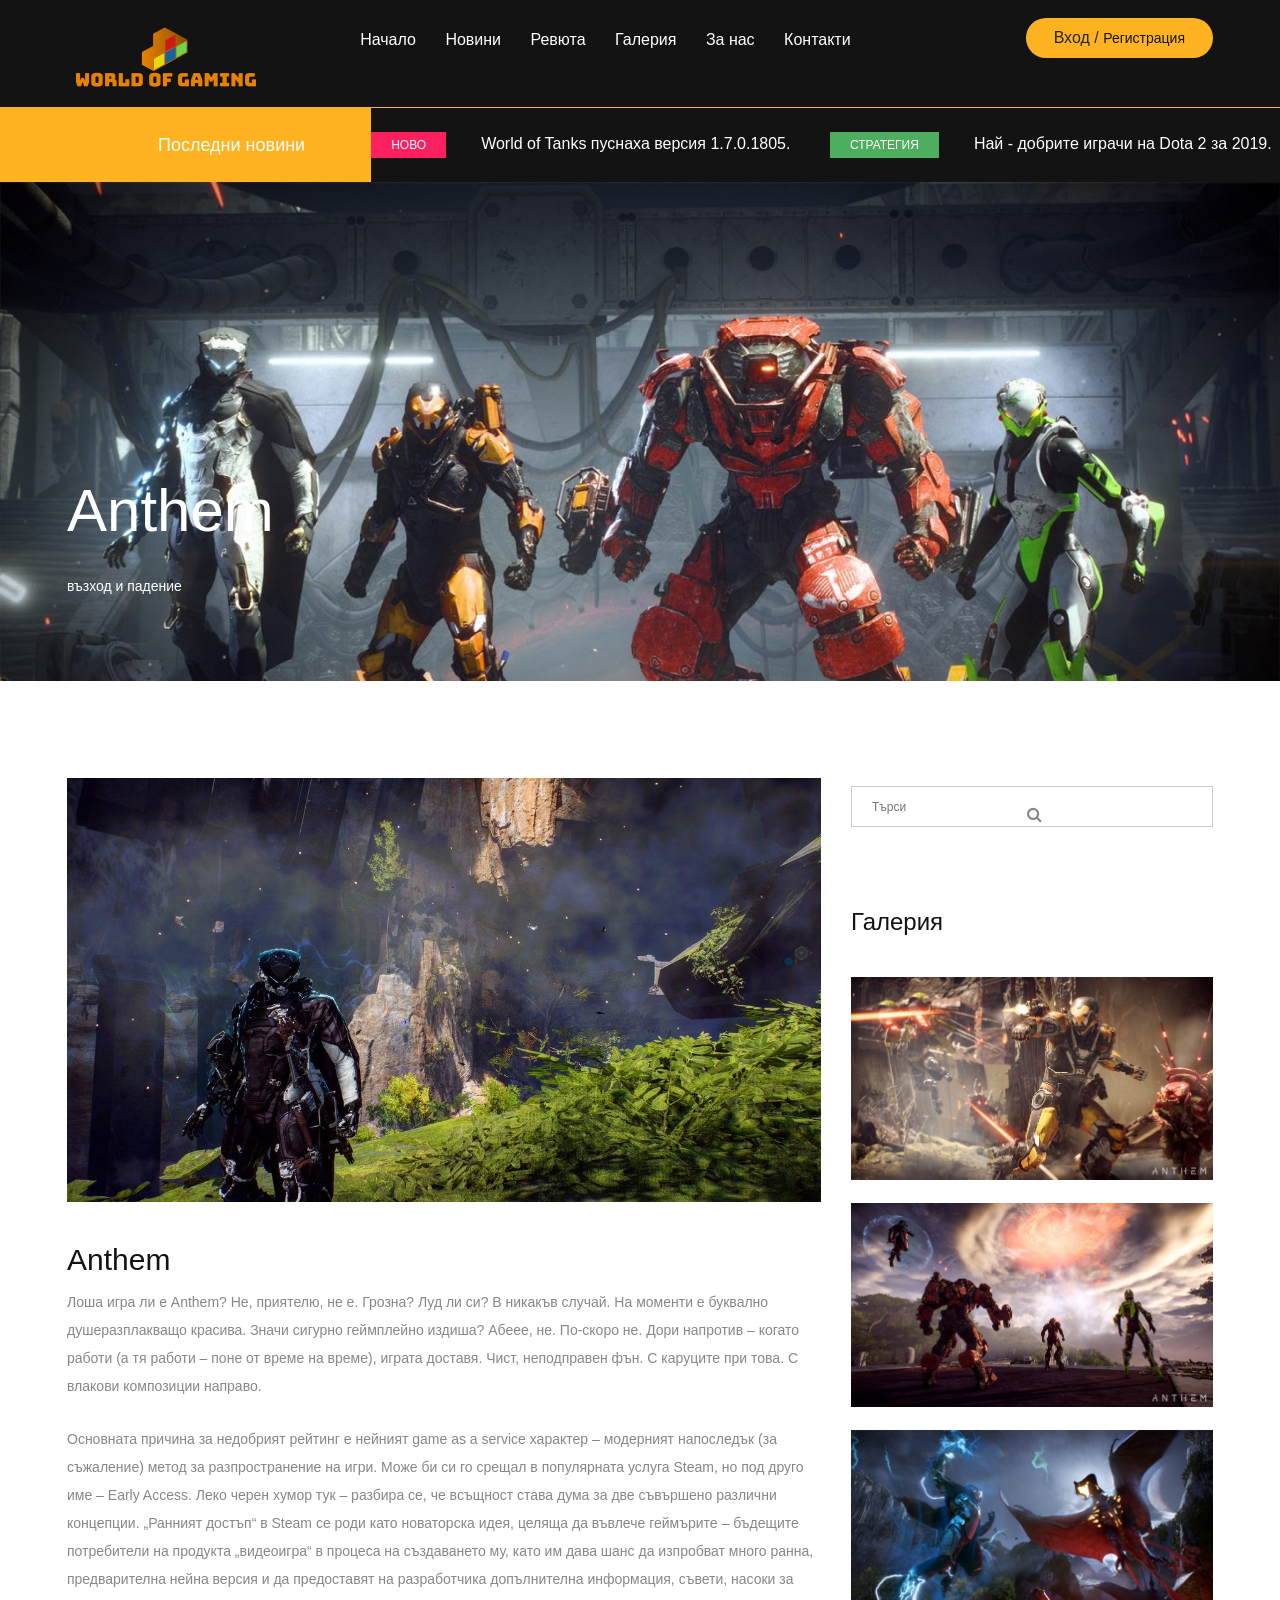
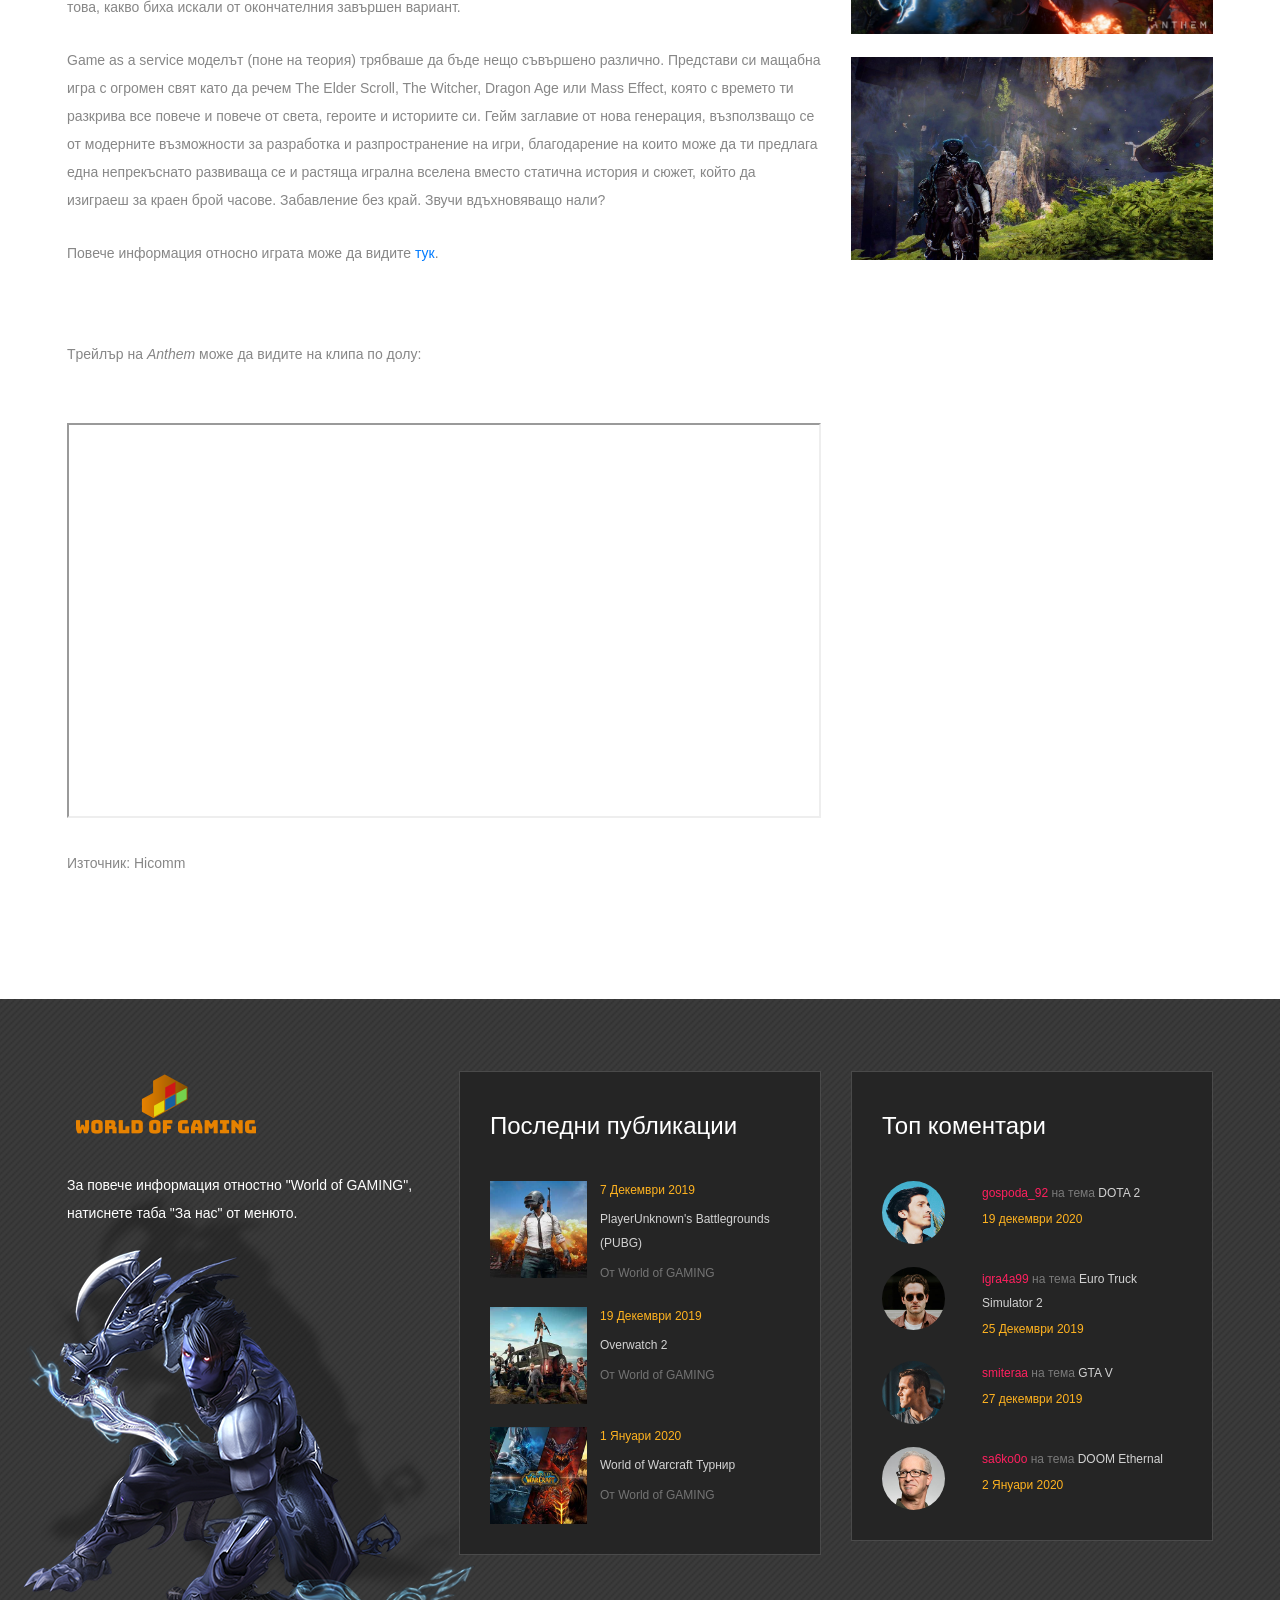
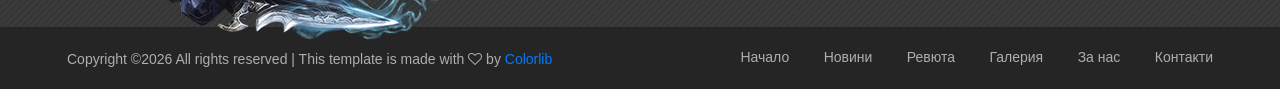
==== commit 7a09db54: "Login button for phones add to all pages" ====
--- a/anthem.html
+++ b/anthem.html
@@ -64,6 +64,7 @@
 					<li><a href="categories.html">Галерия</a></li>
 					<li><a href="community.html">За нас</a></li>
 					<li><a href="contact.html">Контакти</a></li>
+                    <li id="ph"><a onclick="showLogin()" href="#">Вход / Регистрация</a></li>
 				</ul>
 			</nav>
 		</div>
--- a/css/style.css
+++ b/css/style.css
@@ -1275,11 +1275,17 @@
 	.container {
 		max-width: 1176px;
 	}
+    .main-menu #ph{
+    display: none;
+    }
 }
 
 /* Medium screen : 992px. */
 
 @media only screen and (min-width: 992px) and (max-width: 1199px) {
+    .main-menu #ph{
+    display: none;
+    }
 	.main-menu {
 		margin-right: 90px;
 	}
@@ -1312,7 +1318,10 @@
 
 /* Tablet :768px. */
 
-@media only screen and (min-width: 768px) and (max-width: 991px) {
+@media only screen and (min-width: 768px) and (max-width: 991px) { 
+    .main-menu #ph{
+    display: none;
+    }
 	.site-logo {
 		max-width: 130px;
 	}
@@ -1367,13 +1376,16 @@
 /* Large Mobile :480px. */
 
 @media only screen and (max-width: 767px) {
+    .main-menu #ph{
+    display: block;
+    }
 	.header-section {
 		overflow: visible;
 		padding: 23px 0;
 	}
 	.header-section .container {
 		position: relative;
-        z-index: 1;
+        z-index: 5;
 	}
 	.site-logo {
 		float: none;
@@ -1386,7 +1398,8 @@
 		left: 0;
 		width: 100%;
 		background: #ffffff;
-		z-index: 999;
+		z-index: 5;
+    
 	}
 	.main-menu ul li {
 		display: block;
@@ -1552,7 +1565,7 @@
 
 .header-section .container {
 		position: relative;
-        z-index: 1;
+        z-index: 5;
 	}
 .container .row{
    z-index: 1; 
@@ -1713,7 +1726,7 @@
     line-height: 2;
     margin-bottom: 25px;
 }
-.row #pichyperlink{
+.row .col-lg-3 #pichyperlink{
         position: absolute;
         width: 100%;
         height: 100%;
@@ -1744,5 +1757,14 @@
     right: 0;
     margin: 10px;
 }
-
-
+.hero-section{
+    z-index: -1;
+}
+.hero-section{
+    z-index: -1;
+}
+
+/*
+.main-menu #ph{
+    display: none;
+}*/
